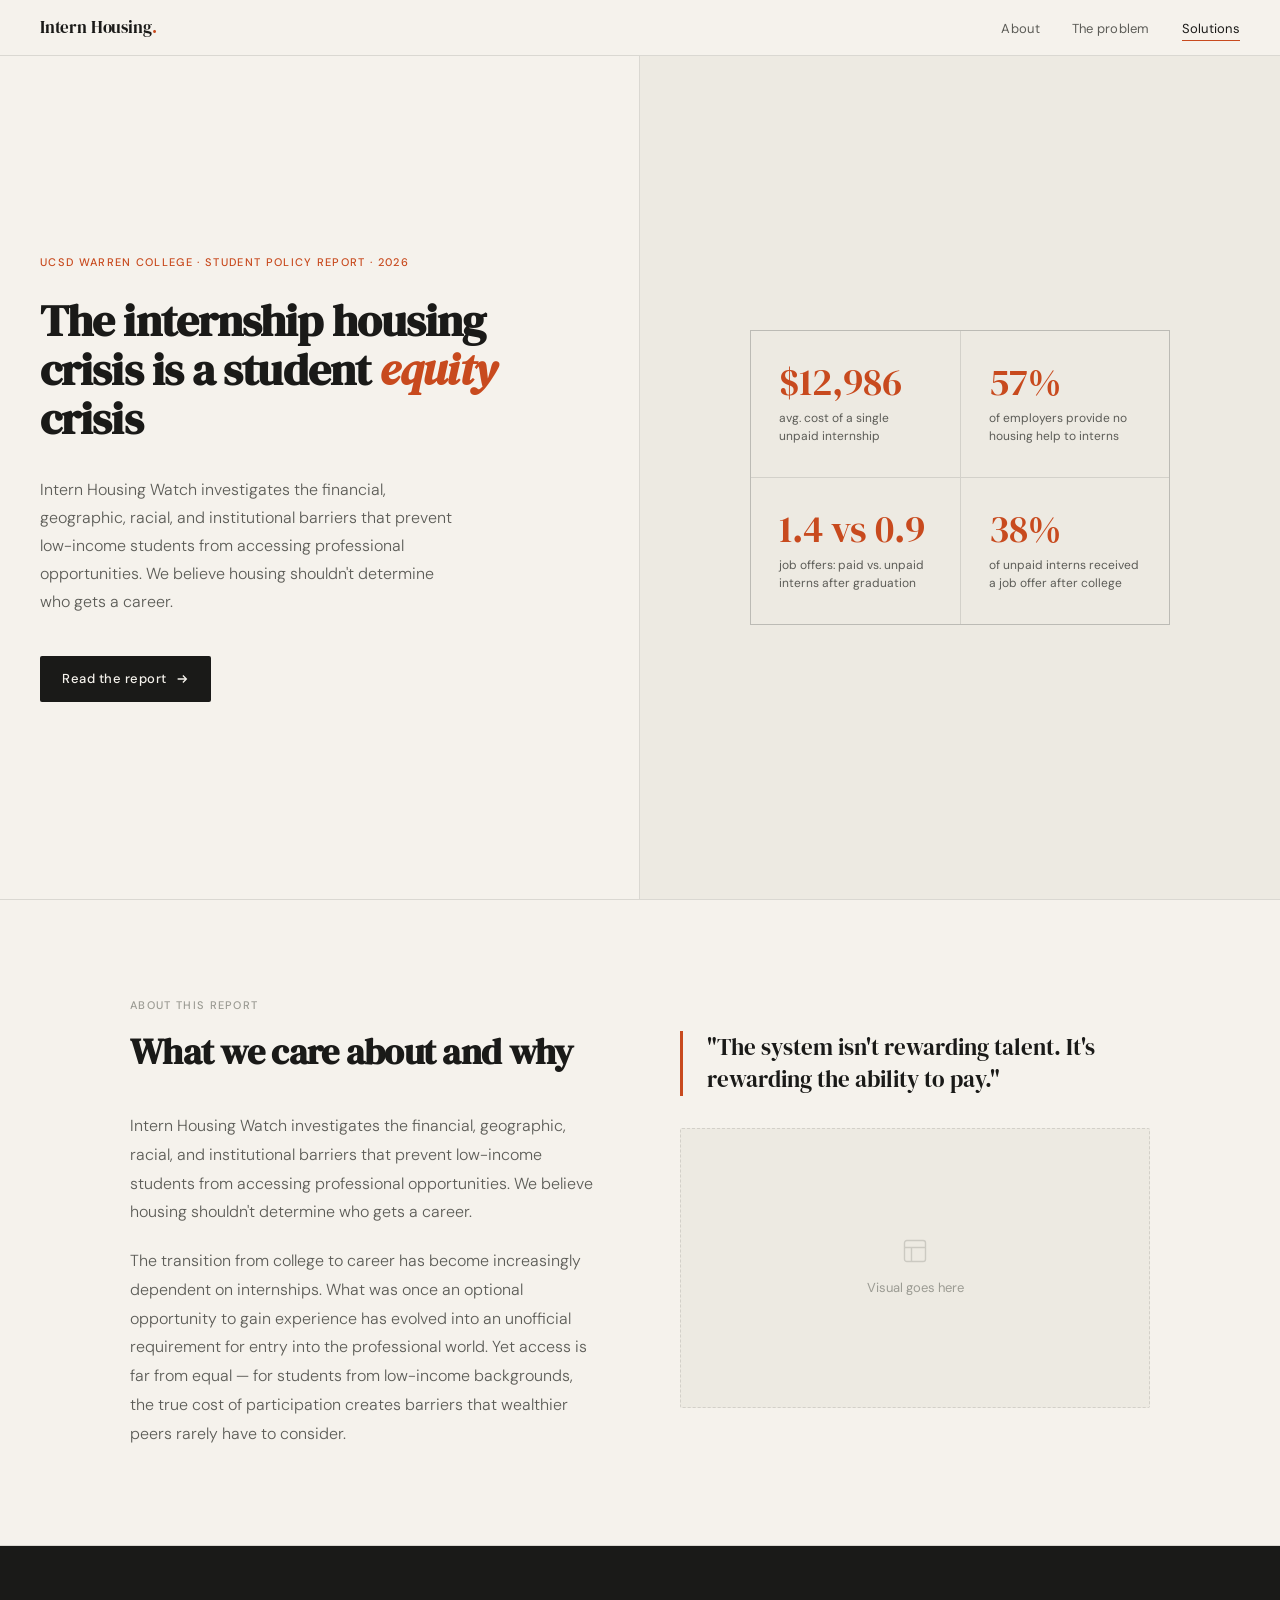
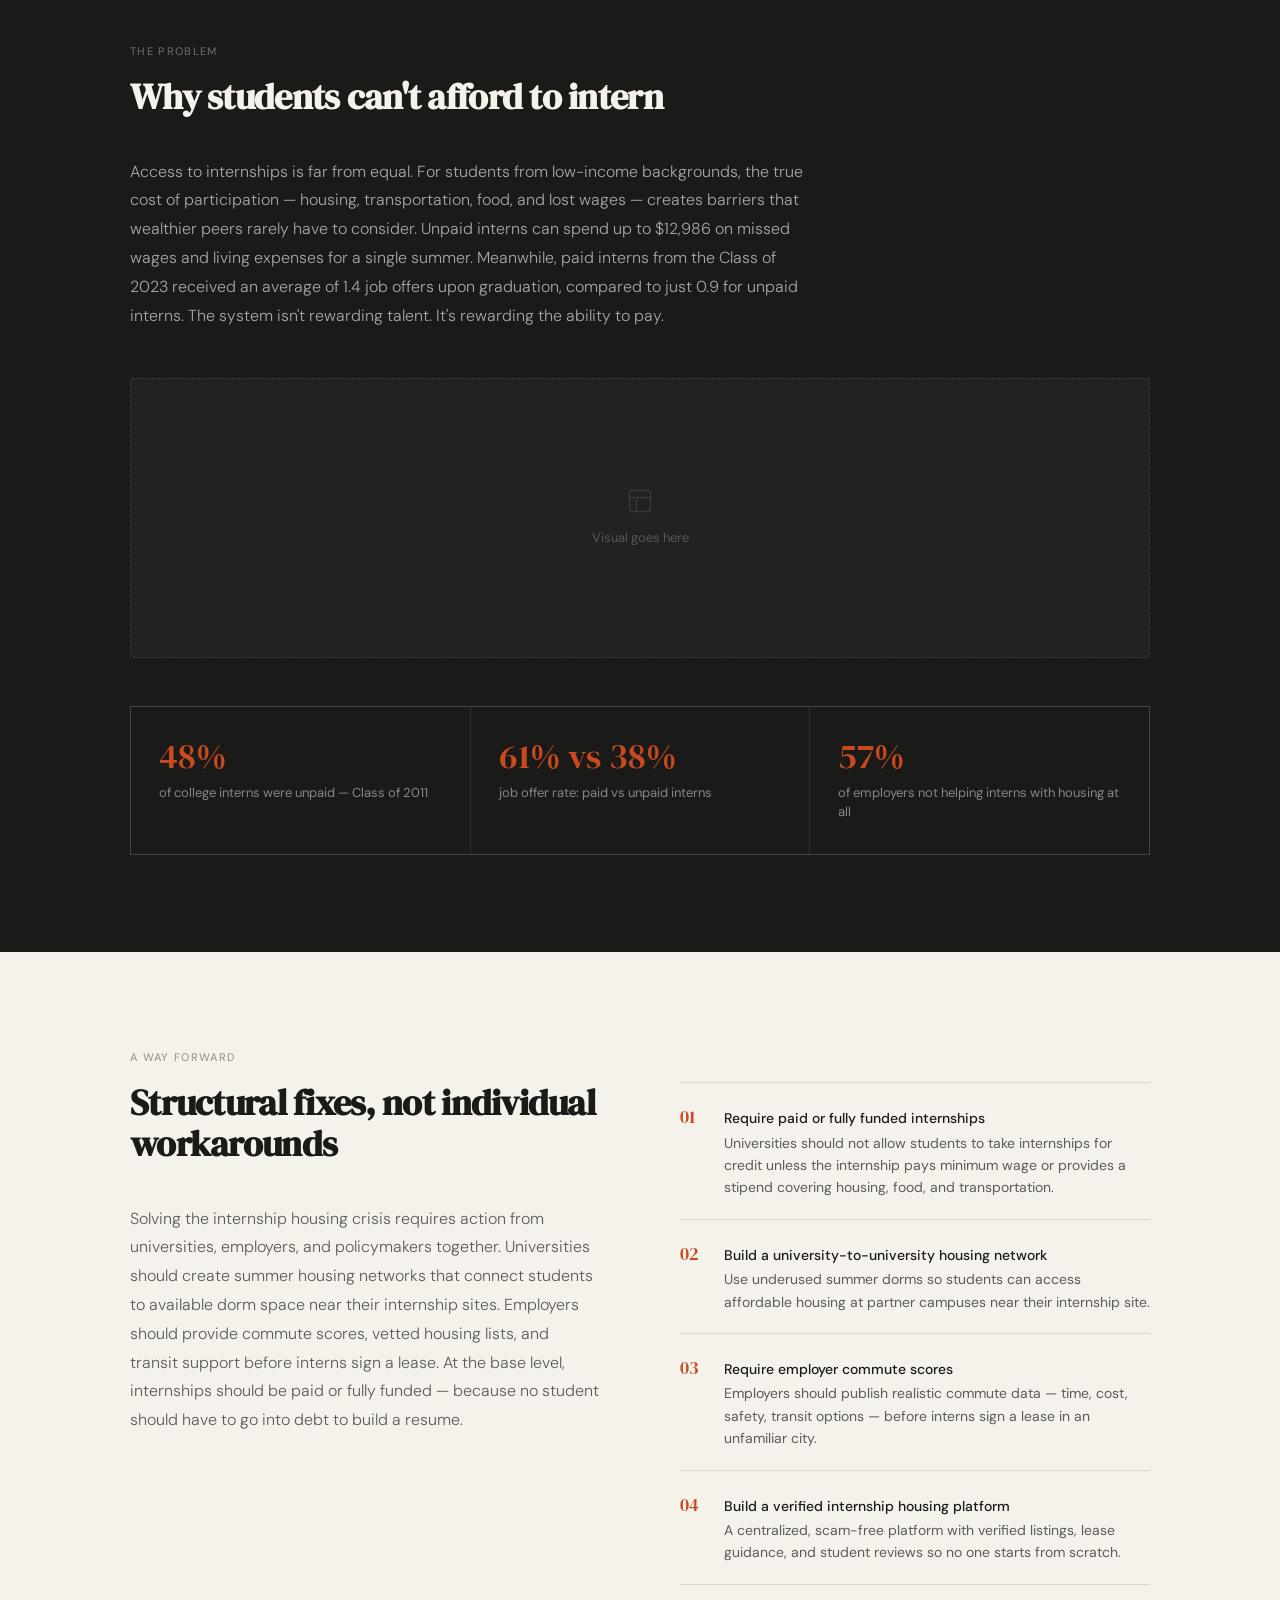
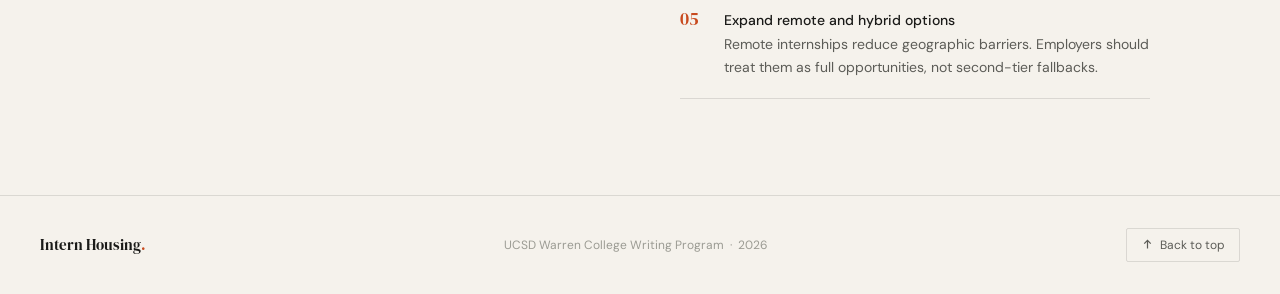
==== index (1).html @ 4cac3f5f "Add files via upload" ====
<!DOCTYPE html>
<html lang="en">
<head>
  <meta charset="UTF-8" />
  <meta name="viewport" content="width=device-width, initial-scale=1.0" />
  <title>Intern Housing Watch</title>
  <link rel="preconnect" href="https://fonts.googleapis.com" />
  <link rel="preconnect" href="https://fonts.gstatic.com" crossorigin />
  <link href="https://fonts.googleapis.com/css2?family=DM+Serif+Display:ital@0;1&family=DM+Sans:wght@300;400;500&display=swap" rel="stylesheet" />
  <link rel="stylesheet" href="style.css" />
</head>
<body>

  <!-- NAV -->
  <nav id="navbar">
    <a href="#" class="nav-logo">Intern Housing<span>.</span></a>
    <button class="hamburger" id="hamburger" aria-label="Open menu">
      <span></span><span></span><span></span>
    </button>
    <ul class="nav-links" id="nav-links">
      <li><a href="#about" class="nav-link">About</a></li>
      <li><a href="#problem" class="nav-link">The problem</a></li>
      <li><a href="#solutions" class="nav-link">Solutions</a></li>
    </ul>
  </nav>

  <!-- MOBILE MENU OVERLAY -->
  <div class="mobile-menu" id="mobile-menu">
    <ul>
      <li><a href="#about" class="mobile-link">About</a></li>
      <li><a href="#problem" class="mobile-link">The problem</a></li>
      <li><a href="#solutions" class="mobile-link">Solutions</a></li>
    </ul>
  </div>

  <!-- HERO -->
  <div class="hero">
    <div class="hero-left">
      <p class="hero-eyebrow">UCSD Warren College · Student Policy Report · 2026</p>
      <h1>The internship housing crisis is a student <em>equity</em> crisis</h1>
      <p class="hero-desc">
        Intern Housing Watch investigates the financial, geographic, racial, and institutional barriers that prevent low-income students from accessing professional opportunities. We believe housing shouldn't determine who gets a career.
      </p>
      <a href="#problem" class="hero-cta">
        Read the report
        <svg viewBox="0 0 16 16" fill="none" stroke="currentColor" stroke-width="1.5">
          <path d="M3 8h10M9 4l4 4-4 4"/>
        </svg>
      </a>
    </div>
    <div class="hero-right">
      <div class="hero-stat-grid">
        <div class="hero-stat animate-on-scroll">
          <div class="hero-stat-num">$12,986</div>
          <div class="hero-stat-label">avg. cost of a single unpaid internship</div>
        </div>
        <div class="hero-stat animate-on-scroll">
          <div class="hero-stat-num">57%</div>
          <div class="hero-stat-label">of employers provide no housing help to interns</div>
        </div>
        <div class="hero-stat animate-on-scroll">
          <div class="hero-stat-num">1.4 vs 0.9</div>
          <div class="hero-stat-label">job offers: paid vs. unpaid interns after graduation</div>
        </div>
        <div class="hero-stat animate-on-scroll">
          <div class="hero-stat-num">38%</div>
          <div class="hero-stat-label">of unpaid interns received a job offer after college</div>
        </div>
      </div>
    </div>
  </div>

  <!-- ABOUT SECTION -->
  <section id="about">
    <div class="section-inner">
      <p class="section-label">About this report</p>
      <div class="about-grid">
        <div class="animate-on-scroll">
          <h2 class="section-heading">What we care about and why</h2>
          <div class="about-body">
            <p>Intern Housing Watch investigates the financial, geographic, racial, and institutional barriers that prevent low-income students from accessing professional opportunities. We believe housing shouldn't determine who gets a career.</p>
            <p>The transition from college to career has become increasingly dependent on internships. What was once an optional opportunity to gain experience has evolved into an unofficial requirement for entry into the professional world. Yet access is far from equal — for students from low-income backgrounds, the true cost of participation creates barriers that wealthier peers rarely have to consider.</p>
          </div>
        </div>
        <div class="about-aside animate-on-scroll">
          <p class="pull-quote">"The system isn't rewarding talent. It's rewarding the ability to pay."</p>
          <div class="visual-slot">
            <svg viewBox="0 0 24 24" fill="none" stroke="currentColor" stroke-width="1.2"><rect x="3" y="3" width="18" height="18" rx="2"/><path d="M3 9h18M9 21V9"/></svg>
            <span>Visual goes here</span>
          </div>
        </div>
      </div>
    </div>
  </section>

  <!-- PROBLEM SECTION -->
  <section id="problem" class="problem-section">
    <div class="section-inner">
      <p class="section-label">The problem</p>
      <h2 class="section-heading">Why students can't afford to intern</h2>
      <p class="problem-body animate-on-scroll">
        Access to internships is far from equal. For students from low-income backgrounds, the true cost of participation — housing, transportation, food, and lost wages — creates barriers that wealthier peers rarely have to consider. Unpaid interns can spend up to $12,986 on missed wages and living expenses for a single summer. Meanwhile, paid interns from the Class of 2023 received an average of 1.4 job offers upon graduation, compared to just 0.9 for unpaid interns. The system isn't rewarding talent. It's rewarding the ability to pay.
      </p>

      <div class="visual-slot dark-slot animate-on-scroll">
        <svg viewBox="0 0 24 24" fill="none" stroke="currentColor" stroke-width="1.2"><rect x="3" y="3" width="18" height="18" rx="2"/><path d="M3 9h18M9 21V9"/></svg>
        <span>Visual goes here</span>
      </div>

      <div class="stat-row">
        <div class="stat-item animate-on-scroll">
          <div class="stat-item-num">48%</div>
          <div class="stat-item-label">of college interns were unpaid — Class of 2011</div>
        </div>
        <div class="stat-item animate-on-scroll">
          <div class="stat-item-num">61% vs 38%</div>
          <div class="stat-item-label">job offer rate: paid vs unpaid interns</div>
        </div>
        <div class="stat-item animate-on-scroll">
          <div class="stat-item-num">57%</div>
          <div class="stat-item-label">of employers not helping interns with housing at all</div>
        </div>
      </div>
    </div>
  </section>

  <!-- SOLUTIONS SECTION -->
  <section id="solutions">
    <div class="section-inner">
      <p class="section-label">A way forward</p>
      <div class="solution-grid">
        <div class="animate-on-scroll">
          <h2 class="section-heading">Structural fixes, not individual workarounds</h2>
          <div class="solution-body">
            <p>Solving the internship housing crisis requires action from universities, employers, and policymakers together. Universities should create summer housing networks that connect students to available dorm space near their internship sites. Employers should provide commute scores, vetted housing lists, and transit support before interns sign a lease. At the base level, internships should be paid or fully funded — because no student should have to go into debt to build a resume.</p>
          </div>
        </div>
        <div class="proposals animate-on-scroll">
          <div class="proposal-item">
            <div class="proposal-num">01</div>
            <div class="proposal-text">
              <strong>Require paid or fully funded internships</strong>
              Universities should not allow students to take internships for credit unless the internship pays minimum wage or provides a stipend covering housing, food, and transportation.
            </div>
          </div>
          <div class="proposal-item">
            <div class="proposal-num">02</div>
            <div class="proposal-text">
              <strong>Build a university-to-university housing network</strong>
              Use underused summer dorms so students can access affordable housing at partner campuses near their internship site.
            </div>
          </div>
          <div class="proposal-item">
            <div class="proposal-num">03</div>
            <div class="proposal-text">
              <strong>Require employer commute scores</strong>
              Employers should publish realistic commute data — time, cost, safety, transit options — before interns sign a lease in an unfamiliar city.
            </div>
          </div>
          <div class="proposal-item">
            <div class="proposal-num">04</div>
            <div class="proposal-text">
              <strong>Build a verified internship housing platform</strong>
              A centralized, scam-free platform with verified listings, lease guidance, and student reviews so no one starts from scratch.
            </div>
          </div>
          <div class="proposal-item">
            <div class="proposal-num">05</div>
            <div class="proposal-text">
              <strong>Expand remote and hybrid options</strong>
              Remote internships reduce geographic barriers. Employers should treat them as full opportunities, not second-tier fallbacks.
            </div>
          </div>
        </div>
      </div>
    </div>
  </section>

  <!-- FOOTER -->
  <footer>
    <div class="footer-logo">Intern Housing<span>.</span></div>
    <div class="footer-meta">UCSD Warren College Writing Program &nbsp;·&nbsp; 2026</div>
    <button class="back-to-top" id="back-to-top" aria-label="Back to top">
      <svg viewBox="0 0 16 16" fill="none" stroke="currentColor" stroke-width="1.5">
        <path d="M8 13V3M4 7l4-4 4 4"/>
      </svg>
      Back to top
    </button>
  </footer>

  <script src="script.js"></script>
</body>
</html>
---- style.css ----
*, *::before, *::after {
  box-sizing: border-box;
  margin: 0;
  padding: 0;
}

:root {
  --ink: #1a1a18;
  --ink-muted: #5c5c57;
  --ink-faint: #9b9b93;
  --paper: #f5f2ec;
  --paper-warm: #edeae2;
  --accent: #c84a1e;
  --accent-dark: #9e3814;
  --border: rgba(26,26,24,0.12);
}

html {
  scroll-behavior: smooth;
}

body {
  font-family: 'DM Sans', sans-serif;
  background: var(--paper);
  color: var(--ink);
  font-size: 16px;
  line-height: 1.7;
  overflow-x: hidden;
}

/* ─── NAV ─────────────────────────────────────────── */

nav {
  position: sticky;
  top: 0;
  z-index: 200;
  background: var(--paper);
  border-bottom: 1px solid var(--border);
  padding: 0 2.5rem;
  height: 56px;
  display: flex;
  align-items: center;
  justify-content: space-between;
  transition: box-shadow 0.3s;
}

nav.scrolled {
  box-shadow: 0 2px 16px rgba(26,26,24,0.08);
}

.nav-logo {
  font-family: 'DM Serif Display', serif;
  font-size: 17px;
  color: var(--ink);
  letter-spacing: -0.01em;
  text-decoration: none;
}

.nav-logo span {
  color: var(--accent);
}

.nav-links {
  display: flex;
  gap: 2rem;
  list-style: none;
}

.nav-links a {
  font-size: 13px;
  font-weight: 400;
  color: var(--ink-muted);
  text-decoration: none;
  letter-spacing: 0.02em;
  transition: color 0.2s;
  position: relative;
  padding-bottom: 2px;
}

.nav-links a::after {
  content: '';
  position: absolute;
  bottom: -2px;
  left: 0;
  width: 0;
  height: 1px;
  background: var(--accent);
  transition: width 0.25s ease;
}

.nav-links a:hover {
  color: var(--ink);
}

.nav-links a:hover::after,
.nav-links a.active::after {
  width: 100%;
}

.nav-links a.active {
  color: var(--ink);
}

/* hamburger - hidden on desktop */
.hamburger {
  display: none;
  flex-direction: column;
  gap: 5px;
  background: none;
  border: none;
  cursor: pointer;
  padding: 4px;
}

.hamburger span {
  display: block;
  width: 22px;
  height: 1.5px;
  background: var(--ink);
  transition: transform 0.3s, opacity 0.3s;
}

.hamburger.open span:nth-child(1) { transform: translateY(6.5px) rotate(45deg); }
.hamburger.open span:nth-child(2) { opacity: 0; }
.hamburger.open span:nth-child(3) { transform: translateY(-6.5px) rotate(-45deg); }

/* ─── MOBILE MENU ─────────────────────────────────── */

.mobile-menu {
  display: none;
  position: fixed;
  top: 56px;
  left: 0;
  right: 0;
  background: var(--paper);
  border-bottom: 1px solid var(--border);
  z-index: 190;
  padding: 1.5rem 2.5rem 2rem;
  transform: translateY(-10px);
  opacity: 0;
  pointer-events: none;
  transition: transform 0.25s ease, opacity 0.25s ease;
}

.mobile-menu.open {
  transform: translateY(0);
  opacity: 1;
  pointer-events: all;
}

.mobile-menu ul {
  list-style: none;
  display: flex;
  flex-direction: column;
  gap: 1.25rem;
}

.mobile-menu a {
  font-size: 18px;
  font-family: 'DM Serif Display', serif;
  color: var(--ink);
  text-decoration: none;
  transition: color 0.2s;
}

.mobile-menu a:hover {
  color: var(--accent);
}

/* ─── HERO ────────────────────────────────────────── */

.hero {
  display: grid;
  grid-template-columns: 1fr 1fr;
  min-height: calc(100vh - 56px);
  border-bottom: 1px solid var(--border);
}

.hero-left {
  padding: 5rem 4rem 5rem 2.5rem;
  display: flex;
  flex-direction: column;
  justify-content: center;
  border-right: 1px solid var(--border);
}

.hero-eyebrow {
  font-size: 11px;
  font-weight: 500;
  letter-spacing: 0.12em;
  text-transform: uppercase;
  color: var(--accent);
  margin-bottom: 1.5rem;
  animation: fadeUp 0.6s ease both 0.1s;
}

.hero h1 {
  font-family: 'DM Serif Display', serif;
  font-size: clamp(2.2rem, 3.5vw, 3.2rem);
  line-height: 1.1;
  letter-spacing: -0.02em;
  color: var(--ink);
  margin-bottom: 2rem;
  animation: fadeUp 0.6s ease both 0.2s;
}

.hero h1 em {
  font-style: italic;
  color: var(--accent);
}

.hero-desc {
  font-size: 16px;
  font-weight: 300;
  color: var(--ink-muted);
  max-width: 420px;
  line-height: 1.75;
  margin-bottom: 2.5rem;
  animation: fadeUp 0.6s ease both 0.35s;
}

.hero-cta {
  display: inline-flex;
  align-items: center;
  gap: 8px;
  background: var(--ink);
  color: var(--paper);
  font-size: 13px;
  font-weight: 500;
  letter-spacing: 0.04em;
  text-decoration: none;
  padding: 12px 22px;
  border-radius: 2px;
  transition: background 0.2s, transform 0.15s;
  width: fit-content;
  animation: fadeUp 0.6s ease both 0.45s;
}

.hero-cta:hover {
  background: var(--accent);
  transform: translateY(-1px);
}

.hero-cta:active {
  transform: translateY(0);
}

.hero-cta svg {
  width: 14px;
  height: 14px;
  transition: transform 0.2s;
}

.hero-cta:hover svg {
  transform: translateX(3px);
}

.hero-right {
  background: var(--paper-warm);
  display: flex;
  align-items: center;
  justify-content: center;
  padding: 4rem 3rem;
  animation: fadeUp 0.7s ease both 0.3s;
}

.hero-stat-grid {
  display: grid;
  grid-template-columns: 1fr 1fr;
  gap: 1px;
  background: var(--border);
  border: 1px solid var(--border);
  width: 100%;
  max-width: 420px;
}

.hero-stat {
  background: var(--paper-warm);
  padding: 2rem 1.75rem;
  transition: background 0.2s;
}

.hero-stat:hover {
  background: var(--paper);
}

.hero-stat-num {
  font-family: 'DM Serif Display', serif;
  font-size: 2.4rem;
  line-height: 1;
  color: var(--accent);
  margin-bottom: 0.5rem;
}

.hero-stat-label {
  font-size: 12px;
  font-weight: 400;
  color: var(--ink-muted);
  line-height: 1.5;
}

/* ─── SECTIONS ────────────────────────────────────── */

section {
  border-bottom: 1px solid var(--border);
}

.section-inner {
  max-width: 1100px;
  margin: 0 auto;
  padding: 6rem 2.5rem;
}

.section-label {
  font-size: 11px;
  font-weight: 500;
  letter-spacing: 0.12em;
  text-transform: uppercase;
  color: var(--ink-faint);
  margin-bottom: 1rem;
}

.section-heading {
  font-family: 'DM Serif Display', serif;
  font-size: clamp(1.8rem, 2.8vw, 2.4rem);
  line-height: 1.15;
  letter-spacing: -0.02em;
  color: var(--ink);
  margin-bottom: 2.5rem;
  max-width: 600px;
}

/* ─── ABOUT ───────────────────────────────────────── */

.about-grid {
  display: grid;
  grid-template-columns: 1fr 1fr;
  gap: 5rem;
  align-items: start;
}

.about-body {
  font-size: 16px;
  font-weight: 300;
  color: var(--ink-muted);
  line-height: 1.8;
}

.about-body p + p {
  margin-top: 1.25rem;
}

.pull-quote {
  font-family: 'DM Serif Display', serif;
  font-size: 1.45rem;
  line-height: 1.4;
  color: var(--ink);
  border-left: 3px solid var(--accent);
  padding-left: 1.5rem;
  margin-bottom: 2rem;
}

.visual-slot {
  background: var(--paper-warm);
  border: 1px dashed var(--border);
  border-radius: 2px;
  display: flex;
  align-items: center;
  justify-content: center;
  flex-direction: column;
  gap: 0.75rem;
  min-height: 280px;
  color: var(--ink-faint);
  font-size: 13px;
}

.visual-slot svg {
  width: 28px;
  height: 28px;
  opacity: 0.4;
}

/* ─── PROBLEM ─────────────────────────────────────── */

.problem-section {
  background: var(--ink);
}

.problem-section .section-label {
  color: rgba(245,242,236,0.35);
}

.problem-section .section-heading {
  color: var(--paper);
}

.problem-body {
  font-size: 16px;
  font-weight: 300;
  color: rgba(245,242,236,0.65);
  line-height: 1.8;
  max-width: 680px;
  margin-bottom: 3rem;
}

.dark-slot {
  background: rgba(245,242,236,0.04);
  border-color: rgba(245,242,236,0.12);
  color: rgba(245,242,236,0.25);
  margin-bottom: 3rem;
}

.stat-row {
  display: grid;
  grid-template-columns: repeat(3, 1fr);
  gap: 1px;
  background: rgba(245,242,236,0.1);
  border: 1px solid rgba(245,242,236,0.1);
  margin-top: 3rem;
}

.stat-item {
  background: var(--ink);
  padding: 2rem 1.75rem;
  transition: background 0.2s;
}

.stat-item:hover {
  background: #242420;
}

.stat-item-num {
  font-family: 'DM Serif Display', serif;
  font-size: 2.2rem;
  color: var(--accent);
  line-height: 1;
  margin-bottom: 0.5rem;
}

.stat-item-label {
  font-size: 13px;
  color: rgba(245,242,236,0.5);
  line-height: 1.5;
}

/* ─── SOLUTIONS ───────────────────────────────────── */

.solution-grid {
  display: grid;
  grid-template-columns: 1fr 1fr;
  gap: 5rem;
  align-items: start;
}

.solution-body {
  font-size: 16px;
  font-weight: 300;
  color: var(--ink-muted);
  line-height: 1.8;
}

.solution-body p + p {
  margin-top: 1.25rem;
}

.proposals {
  display: flex;
  flex-direction: column;
}

.proposal-item {
  padding: 1.25rem 0;
  border-bottom: 1px solid var(--border);
  display: flex;
  gap: 1.25rem;
  align-items: baseline;
  cursor: pointer;
  transition: background 0.15s;
}

.proposal-item:first-child {
  border-top: 1px solid var(--border);
}

.proposal-item:hover .proposal-num {
  color: var(--accent-dark);
}

.proposal-num {
  font-family: 'DM Serif Display', serif;
  font-size: 1.1rem;
  color: var(--accent);
  min-width: 24px;
  transition: color 0.2s;
}

.proposal-text {
  font-size: 14px;
  color: var(--ink-muted);
  line-height: 1.6;
}

.proposal-text strong {
  font-weight: 500;
  color: var(--ink);
  display: block;
  margin-bottom: 2px;
  font-size: 14px;
}

/* ─── FOOTER ──────────────────────────────────────── */

footer {
  padding: 2rem 2.5rem;
  display: flex;
  align-items: center;
  justify-content: space-between;
  flex-wrap: wrap;
  gap: 1rem;
}

.footer-logo {
  font-family: 'DM Serif Display', serif;
  font-size: 15px;
  color: var(--ink);
}

.footer-logo span {
  color: var(--accent);
}

.footer-meta {
  font-size: 12px;
  color: var(--ink-faint);
}

.back-to-top {
  display: inline-flex;
  align-items: center;
  gap: 6px;
  background: none;
  border: 1px solid var(--border);
  color: var(--ink-muted);
  font-family: 'DM Sans', sans-serif;
  font-size: 12px;
  cursor: pointer;
  padding: 8px 14px;
  border-radius: 2px;
  transition: color 0.2s, border-color 0.2s, transform 0.15s;
}

.back-to-top:hover {
  color: var(--ink);
  border-color: var(--ink);
  transform: translateY(-1px);
}

.back-to-top svg {
  width: 13px;
  height: 13px;
}

/* ─── SCROLL ANIMATIONS ───────────────────────────── */

.animate-on-scroll {
  opacity: 0;
  transform: translateY(20px);
  transition: opacity 0.6s ease, transform 0.6s ease;
}

.animate-on-scroll.visible {
  opacity: 1;
  transform: translateY(0);
}

@keyframes fadeUp {
  from { opacity: 0; transform: translateY(18px); }
  to   { opacity: 1; transform: translateY(0); }
}

/* ─── RESPONSIVE ──────────────────────────────────── */

@media (max-width: 768px) {
  nav {
    padding: 0 1.25rem;
  }

  .nav-links {
    display: none;
  }

  .hamburger {
    display: flex;
  }

  .mobile-menu {
    display: block;
  }

  .hero {
    grid-template-columns: 1fr;
    min-height: auto;
  }

  .hero-left {
    padding: 3rem 1.25rem;
    border-right: none;
    border-bottom: 1px solid var(--border);
  }

  .hero-right {
    padding: 2.5rem 1.25rem;
  }

  .hero-stat-grid {
    grid-template-columns: 1fr 1fr;
  }

  .section-inner {
    padding: 4rem 1.25rem;
  }

  .about-grid,
  .solution-grid {
    grid-template-columns: 1fr;
    gap: 2.5rem;
  }

  .stat-row {
    grid-template-columns: 1fr;
  }

  footer {
    flex-direction: column;
    align-items: flex-start;
    padding: 2rem 1.25rem;
  }
}
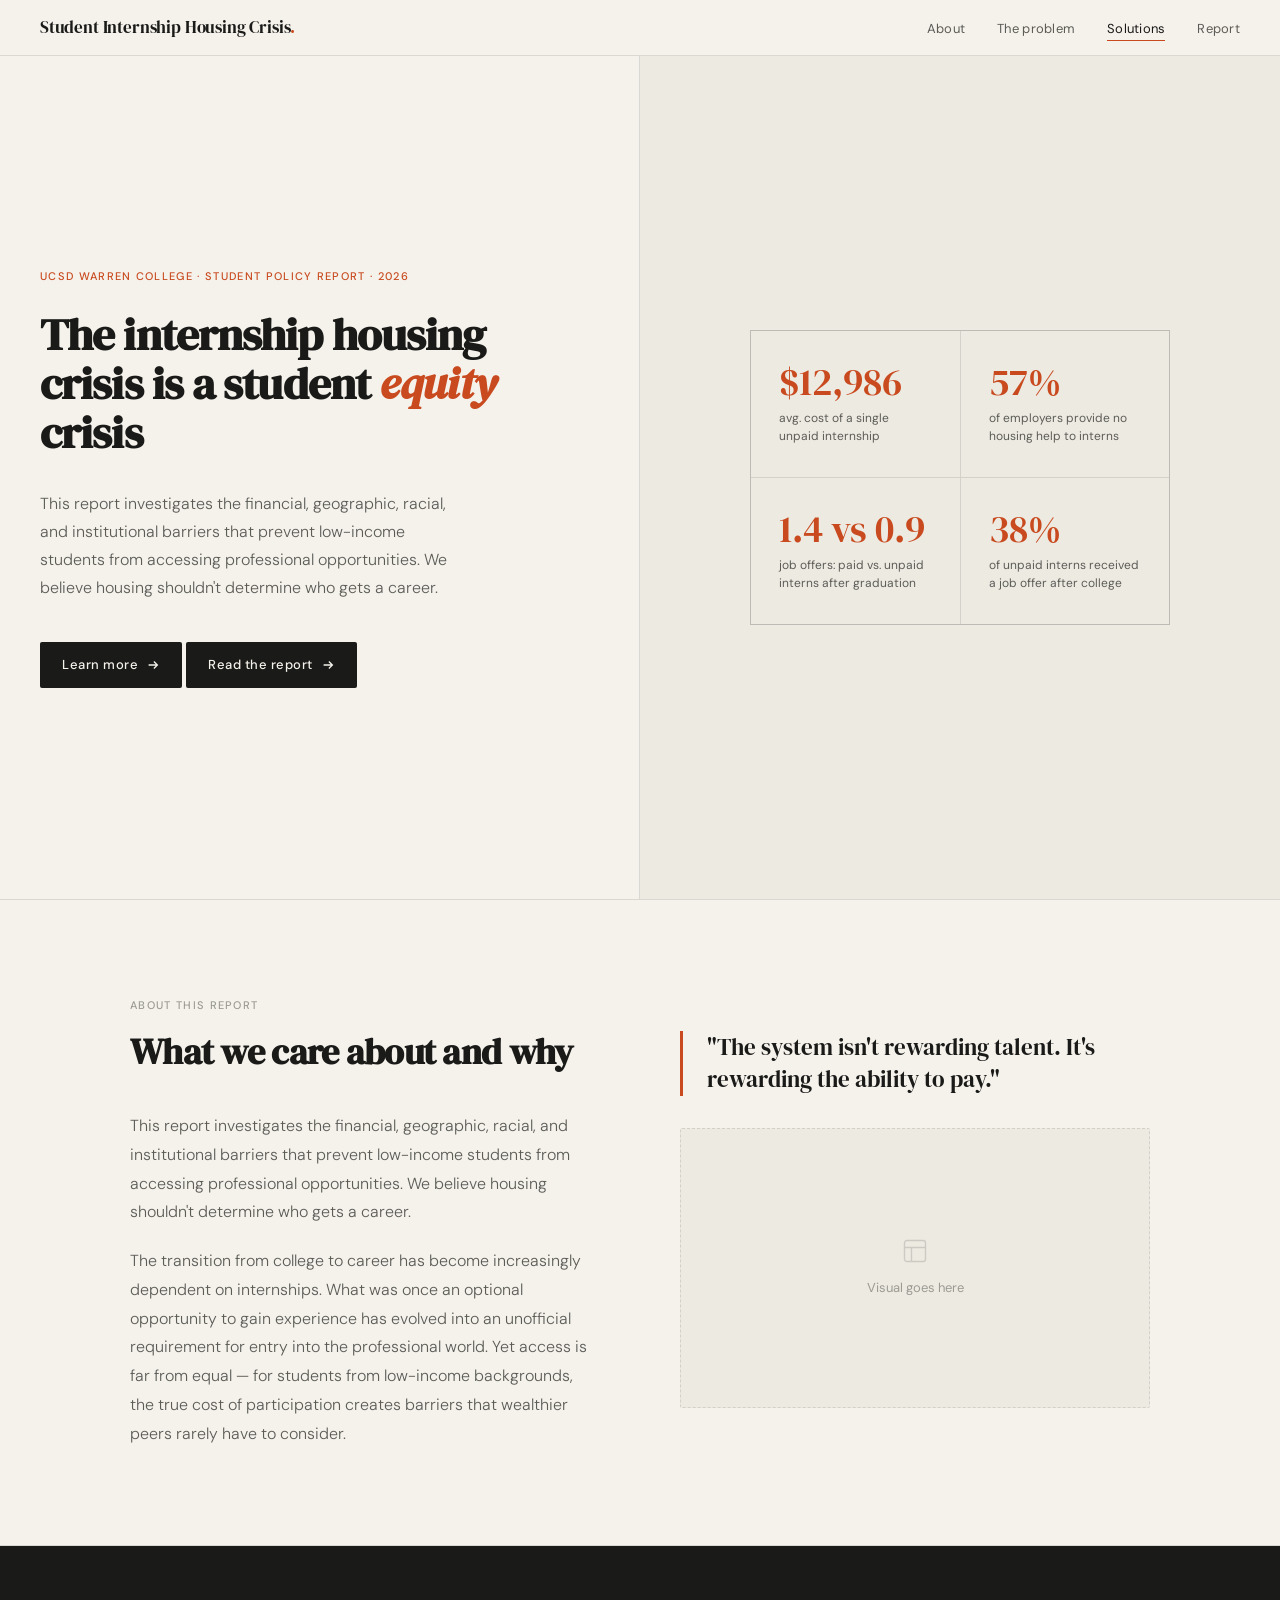
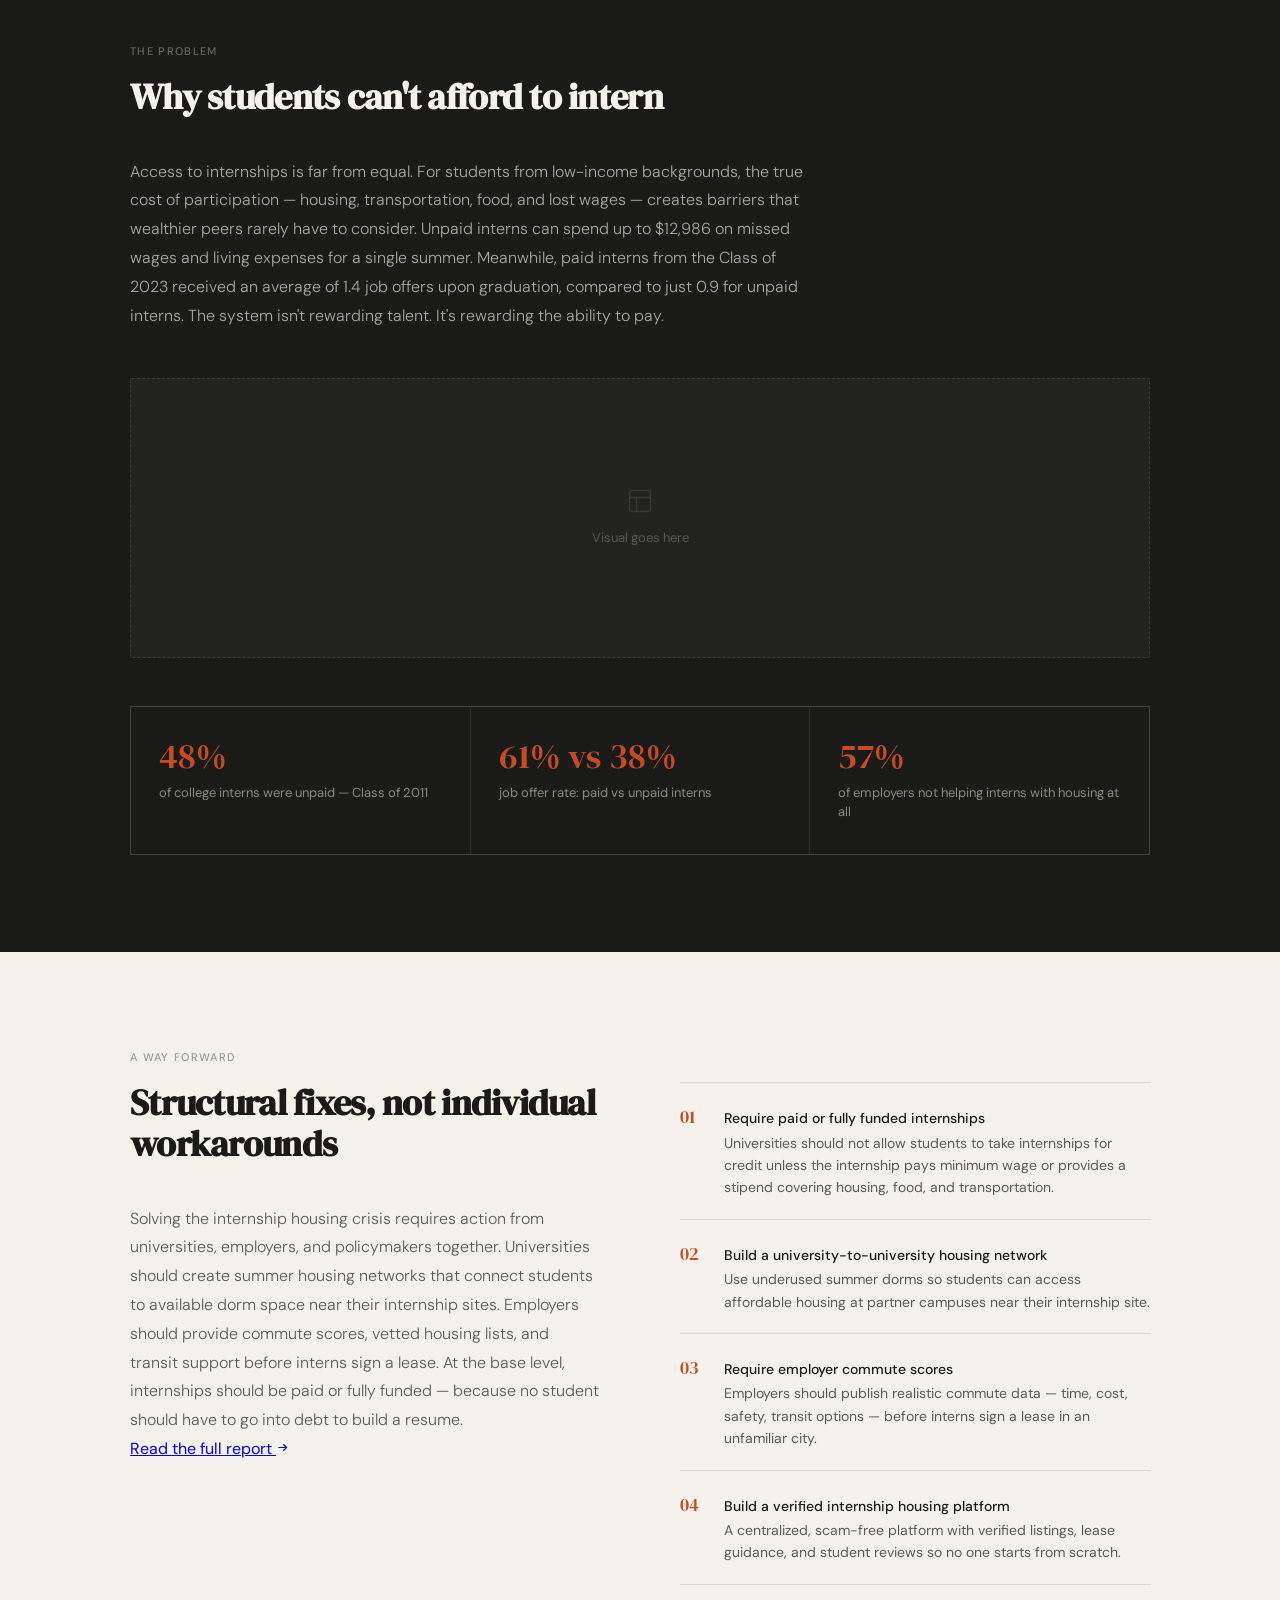
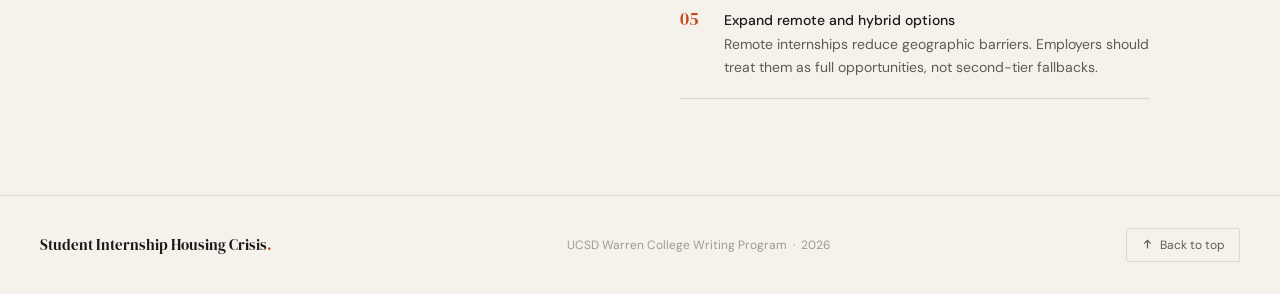
==== commit c14e97e3: "Update index (1).html" ====
--- a/index (1).html
+++ b/index (1).html
@@ -3,7 +3,7 @@
 <head>
   <meta charset="UTF-8" />
   <meta name="viewport" content="width=device-width, initial-scale=1.0" />
-  <title>Intern Housing Watch</title>
+  <title>Student Internship Housing Crisis</title>
   <link rel="preconnect" href="https://fonts.googleapis.com" />
   <link rel="preconnect" href="https://fonts.gstatic.com" crossorigin />
   <link href="https://fonts.googleapis.com/css2?family=DM+Serif+Display:ital@0;1&family=DM+Sans:wght@300;400;500&display=swap" rel="stylesheet" />
@@ -13,7 +13,7 @@
 
   <!-- NAV -->
   <nav id="navbar">
-    <a href="#" class="nav-logo">Intern Housing<span>.</span></a>
+    <a href="index.html" class="nav-logo">Student Internship Housing Crisis<span>.</span></a>
     <button class="hamburger" id="hamburger" aria-label="Open menu">
       <span></span><span></span><span></span>
     </button>
@@ -21,6 +21,7 @@
       <li><a href="#about" class="nav-link">About</a></li>
       <li><a href="#problem" class="nav-link">The problem</a></li>
       <li><a href="#solutions" class="nav-link">Solutions</a></li>
+      <li><a href="report.html" class="nav-link nav-report">Report</a></li>
     </ul>
   </nav>
 
@@ -30,6 +31,7 @@
       <li><a href="#about" class="mobile-link">About</a></li>
       <li><a href="#problem" class="mobile-link">The problem</a></li>
       <li><a href="#solutions" class="mobile-link">Solutions</a></li>
+      <li><a href="report.html" class="mobile-link">Report</a></li>
     </ul>
   </div>
 
@@ -39,14 +41,22 @@
       <p class="hero-eyebrow">UCSD Warren College · Student Policy Report · 2026</p>
       <h1>The internship housing crisis is a student <em>equity</em> crisis</h1>
       <p class="hero-desc">
-        Intern Housing Watch investigates the financial, geographic, racial, and institutional barriers that prevent low-income students from accessing professional opportunities. We believe housing shouldn't determine who gets a career.
+        This report investigates the financial, geographic, racial, and institutional barriers that prevent low-income students from accessing professional opportunities. We believe housing shouldn't determine who gets a career.
       </p>
-      <a href="#problem" class="hero-cta">
-        Read the report
-        <svg viewBox="0 0 16 16" fill="none" stroke="currentColor" stroke-width="1.5">
-          <path d="M3 8h10M9 4l4 4-4 4"/>
-        </svg>
-      </a>
+      <div class="hero-buttons">
+        <a href="#problem" class="hero-cta">
+          Learn more
+          <svg viewBox="0 0 16 16" fill="none" stroke="currentColor" stroke-width="1.5">
+            <path d="M3 8h10M9 4l4 4-4 4"/>
+          </svg>
+        </a>
+        <a href="report.html" class="hero-cta hero-cta-outline">
+          Read the report
+          <svg viewBox="0 0 16 16" fill="none" stroke="currentColor" stroke-width="1.5">
+            <path d="M3 8h10M9 4l4 4-4 4"/>
+          </svg>
+        </a>
+      </div>
     </div>
     <div class="hero-right">
       <div class="hero-stat-grid">
@@ -78,7 +88,7 @@
         <div class="animate-on-scroll">
           <h2 class="section-heading">What we care about and why</h2>
           <div class="about-body">
-            <p>Intern Housing Watch investigates the financial, geographic, racial, and institutional barriers that prevent low-income students from accessing professional opportunities. We believe housing shouldn't determine who gets a career.</p>
+            <p>This report investigates the financial, geographic, racial, and institutional barriers that prevent low-income students from accessing professional opportunities. We believe housing shouldn't determine who gets a career.</p>
             <p>The transition from college to career has become increasingly dependent on internships. What was once an optional opportunity to gain experience has evolved into an unofficial requirement for entry into the professional world. Yet access is far from equal — for students from low-income backgrounds, the true cost of participation creates barriers that wealthier peers rarely have to consider.</p>
           </div>
         </div>
@@ -134,6 +144,12 @@
           <div class="solution-body">
             <p>Solving the internship housing crisis requires action from universities, employers, and policymakers together. Universities should create summer housing networks that connect students to available dorm space near their internship sites. Employers should provide commute scores, vetted housing lists, and transit support before interns sign a lease. At the base level, internships should be paid or fully funded — because no student should have to go into debt to build a resume.</p>
           </div>
+          <a href="report.html" class="report-link">
+            Read the full report
+            <svg viewBox="0 0 16 16" fill="none" stroke="currentColor" stroke-width="1.5" width="13" height="13">
+              <path d="M3 8h10M9 4l4 4-4 4"/>
+            </svg>
+          </a>
         </div>
         <div class="proposals animate-on-scroll">
           <div class="proposal-item">
@@ -178,7 +194,7 @@
 
   <!-- FOOTER -->
   <footer>
-    <div class="footer-logo">Intern Housing<span>.</span></div>
+    <div class="footer-logo">Student Internship Housing Crisis<span>.</span></div>
     <div class="footer-meta">UCSD Warren College Writing Program &nbsp;·&nbsp; 2026</div>
     <button class="back-to-top" id="back-to-top" aria-label="Back to top">
       <svg viewBox="0 0 16 16" fill="none" stroke="currentColor" stroke-width="1.5">
